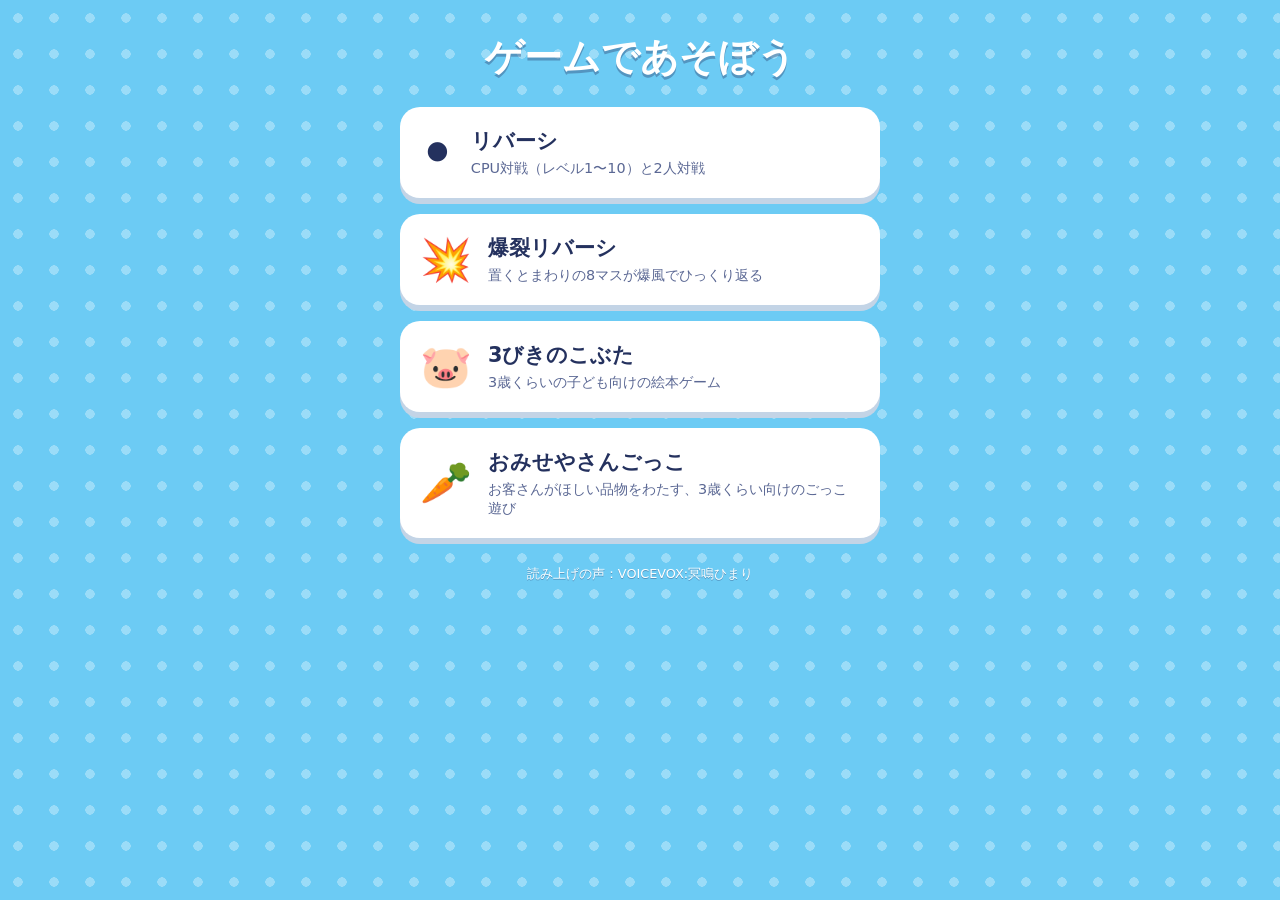
==== index.html @ 4dc65e5d "爆裂リバーシを追加 置くとまわりの8マスの石が色に関係なく裏返るリバーシ。 打てるマスとはさむ処理は通常のリバーシと同じで、そのあとに爆風が起きる。 画面と CPU は reversi/ をもとにし、" ====
<!doctype html>
<html lang="ja">
<head>
  <meta charset="utf-8">
  <meta name="viewport" content="width=device-width, initial-scale=1">
  <title>ゲームであそぼう</title>
  <style>
    :root {
      --sky: #6ccbf4;
      --sky-dot: rgba(255, 255, 255, 0.32);
      --ink: #24315e;
      --ink-soft: #5b6894;
      --card: #ffffff;
      --card-ledge: #c3d4e6;
    }
    * { box-sizing: border-box; }
    body {
      margin: 0;
      min-height: 100vh;
      font-family: "Hiragino Maru Gothic ProN", "M PLUS Rounded 1c", "Yu Gothic", system-ui, sans-serif;
      color: var(--ink);
      background-color: var(--sky);
      background-image: radial-gradient(var(--sky-dot) 18%, transparent 19%);
      background-size: 36px 36px;
      display: flex;
      flex-direction: column;
      align-items: center;
      padding: 32px 16px;
    }
    h1 {
      margin: 0 0 24px;
      font-size: clamp(1.6rem, 6vw, 2.4rem);
      color: #fff;
      text-shadow: 0 3px 0 rgba(36, 49, 94, 0.35);
    }
    ul {
      list-style: none;
      margin: 0;
      padding: 0;
      width: 100%;
      max-width: 480px;
      display: grid;
      gap: 16px;
    }
    a {
      display: flex;
      align-items: center;
      gap: 16px;
      padding: 20px;
      border-radius: 20px;
      background: var(--card);
      box-shadow: 0 6px 0 var(--card-ledge);
      color: inherit;
      text-decoration: none;
      transition: transform 0.08s, box-shadow 0.08s;
    }
    a:active { transform: translateY(4px); box-shadow: 0 2px 0 var(--card-ledge); }
    .icon { font-size: 2.6rem; line-height: 1; }
    .name { font-size: 1.3rem; font-weight: bold; }
    .desc { display: block; margin-top: 4px; font-size: 0.9rem; color: var(--ink-soft); }
    .credit { margin: 28px 0 0; font-size: 0.8rem; color: #fff; text-shadow: 0 1px 0 rgba(36, 49, 94, 0.35); }
  </style>
</head>
<body>
  <h1>ゲームであそぼう</h1>
  <ul>
    <li>
      <a href="reversi/">
        <span class="icon" aria-hidden="true">⚫</span>
        <span>
          <span class="name">リバーシ</span>
          <span class="desc">CPU対戦（レベル1〜10）と2人対戦</span>
        </span>
      </a>
    </li>
    <li>
      <a href="bakuretsu-reversi/">
        <span class="icon" aria-hidden="true">💥</span>
        <span>
          <span class="name">爆裂リバーシ</span>
          <span class="desc">置くとまわりの8マスが爆風でひっくり返る</span>
        </span>
      </a>
    </li>
    <li>
      <a href="three-little-pigs/">
        <span class="icon" aria-hidden="true">🐷</span>
        <span>
          <span class="name">3びきのこぶた</span>
          <span class="desc">3歳くらいの子ども向けの絵本ゲーム</span>
        </span>
      </a>
    </li>
    <li>
      <a href="omiseyasan/">
        <span class="icon" aria-hidden="true">🥕</span>
        <span>
          <span class="name">おみせやさんごっこ</span>
          <span class="desc">お客さんがほしい品物をわたす、3歳くらい向けのごっこ遊び</span>
        </span>
      </a>
    </li>
  </ul>
  <p class="credit">読み上げの声：VOICEVOX:冥鳴ひまり</p>
</body>
</html>
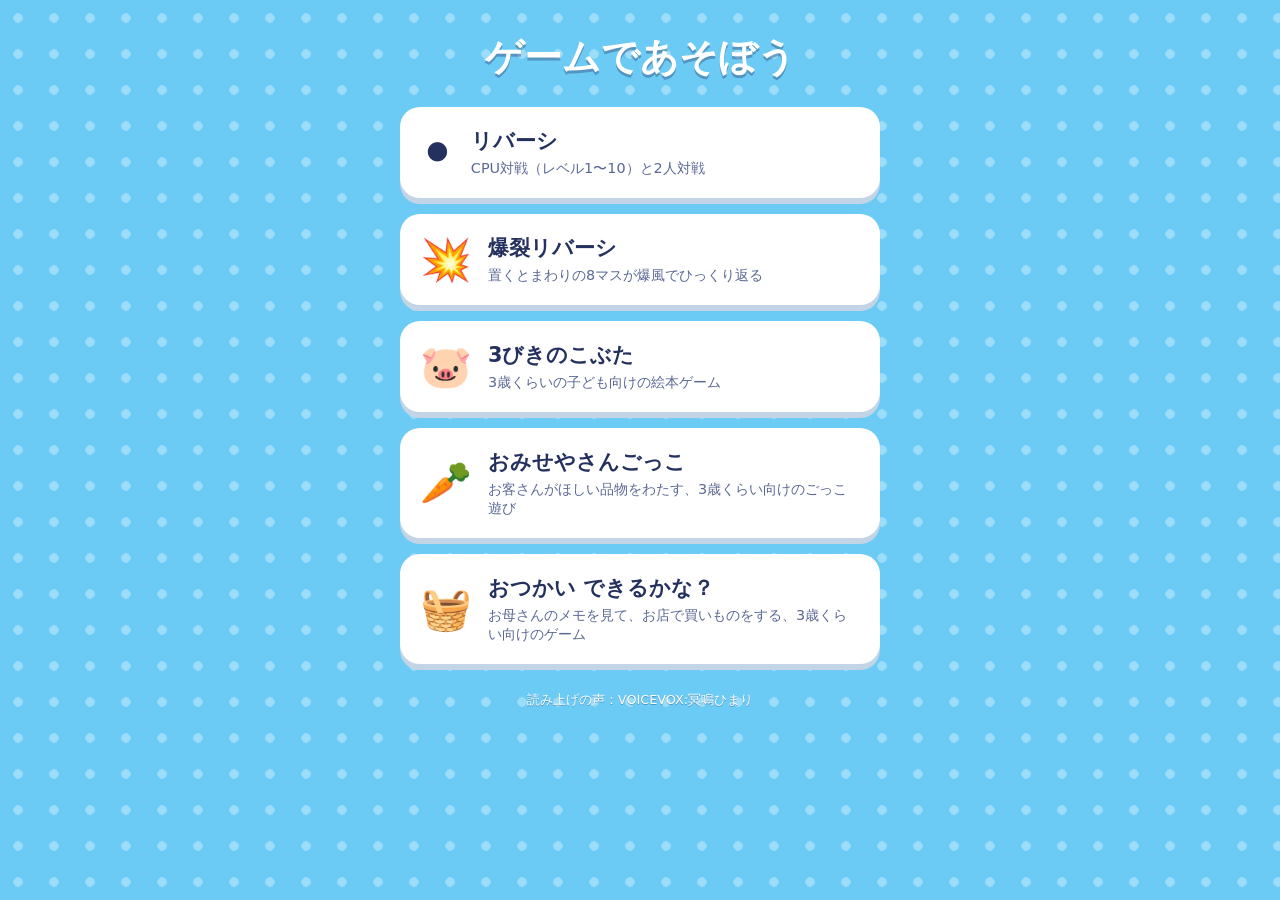
==== commit 1c5e0f9a: "3歳向けのおつかいゲーム「おつかい できるかな？」を追加 お母さんのメモを見て、町のお店で品物を買ってくるゲーム。 メモは絵と数字と○で描き、品物を必要な数だけタッチすれば買える。 失敗はなく、メモに" ====
--- a/index.html
+++ b/index.html
@@ -100,6 +100,15 @@
         </span>
       </a>
     </li>
+    <li>
+      <a href="otsukai/">
+        <span class="icon" aria-hidden="true">🧺</span>
+        <span>
+          <span class="name">おつかい できるかな？</span>
+          <span class="desc">お母さんのメモを見て、お店で買いものをする、3歳くらい向けのゲーム</span>
+        </span>
+      </a>
+    </li>
   </ul>
   <p class="credit">読み上げの声：VOICEVOX:冥鳴ひまり</p>
 </body>
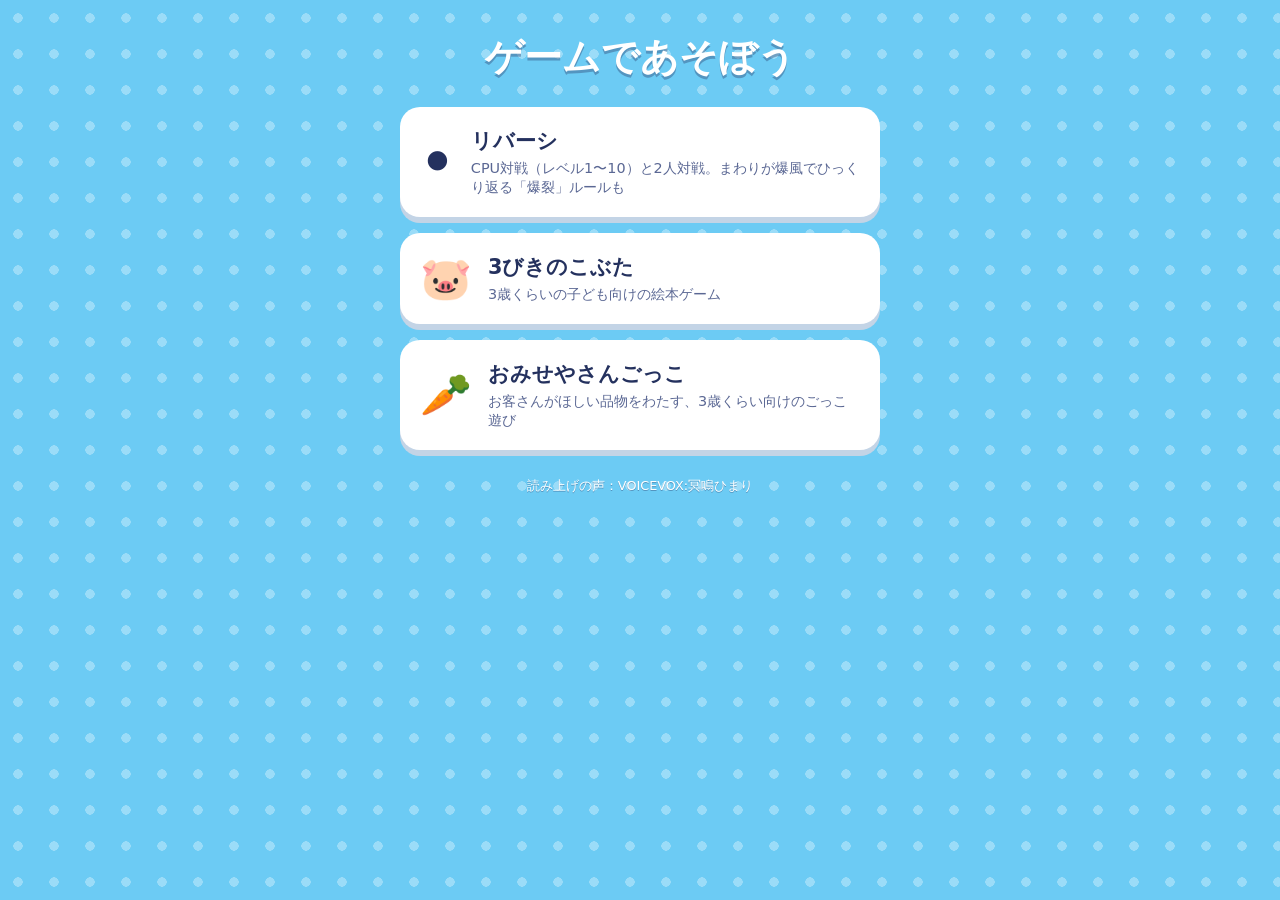
==== commit 13cfb342: "おつかいゲームを削除し、爆裂リバーシをリバーシのオプションにまとめる - otsukai/ を削除（3歳には難しく遊べなかったため）。トップページ・README・CLAUDE.md からも外す - b" ====
--- a/index.html
+++ b/index.html
@@ -69,16 +69,7 @@
         <span class="icon" aria-hidden="true">⚫</span>
         <span>
           <span class="name">リバーシ</span>
-          <span class="desc">CPU対戦（レベル1〜10）と2人対戦</span>
-        </span>
-      </a>
-    </li>
-    <li>
-      <a href="bakuretsu-reversi/">
-        <span class="icon" aria-hidden="true">💥</span>
-        <span>
-          <span class="name">爆裂リバーシ</span>
-          <span class="desc">置くとまわりの8マスが爆風でひっくり返る</span>
+          <span class="desc">CPU対戦（レベル1〜10）と2人対戦。まわりが爆風でひっくり返る「爆裂」ルールも</span>
         </span>
       </a>
     </li>
@@ -100,15 +91,6 @@
         </span>
       </a>
     </li>
-    <li>
-      <a href="otsukai/">
-        <span class="icon" aria-hidden="true">🧺</span>
-        <span>
-          <span class="name">おつかい できるかな？</span>
-          <span class="desc">お母さんのメモを見て、お店で買いものをする、3歳くらい向けのゲーム</span>
-        </span>
-      </a>
-    </li>
   </ul>
   <p class="credit">読み上げの声：VOICEVOX:冥鳴ひまり</p>
 </body>
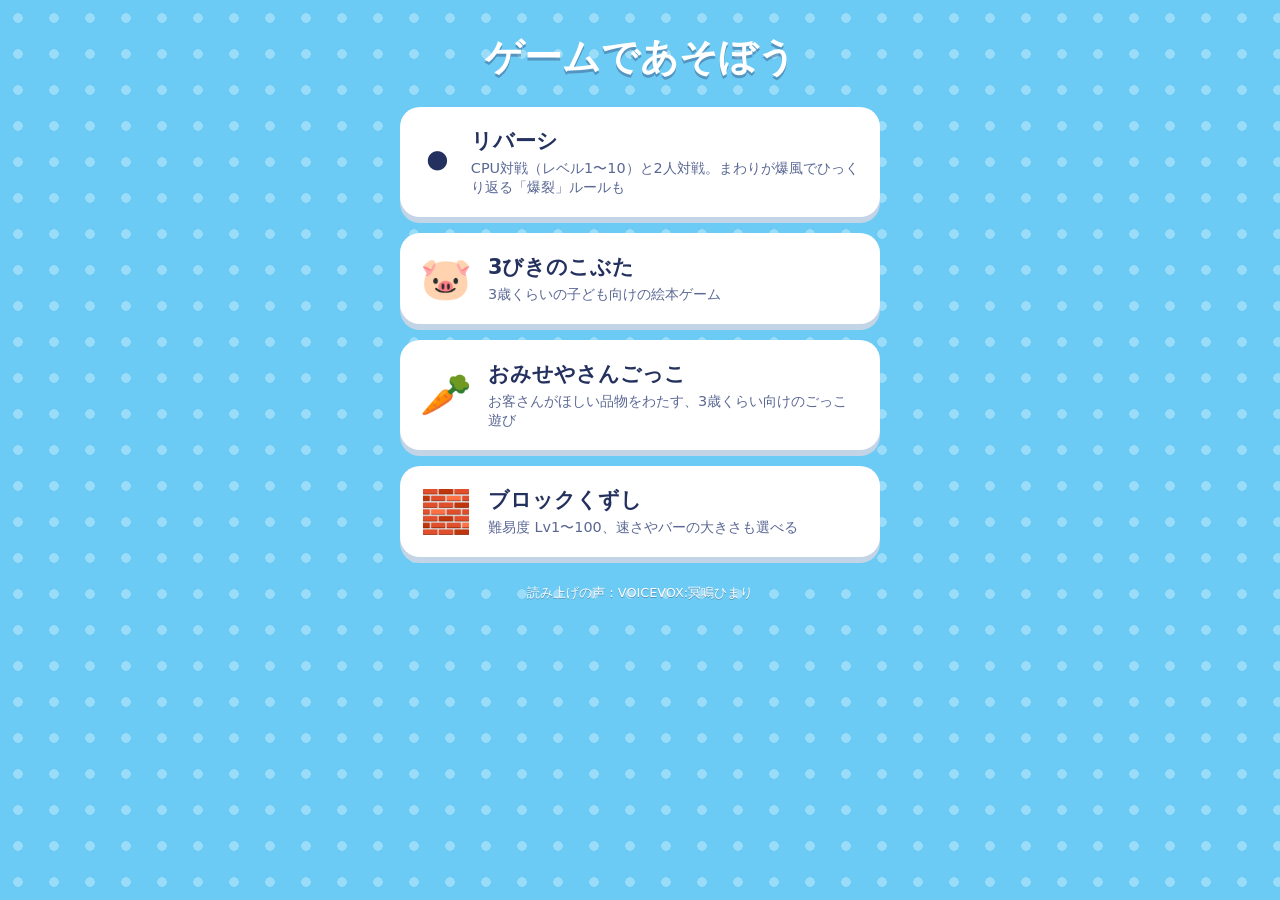
==== commit 651435b3: "ブロックくずしを追加する - 難易度（Lv1〜100）・速さ（遅い / 普通 / 速い）・バーの大きさ（4 段階）・ボールの数・効果音を選べる - レベルはレベルの番号から決まった手順で作る。段数・か" ====
--- a/index.html
+++ b/index.html
@@ -91,6 +91,15 @@
         </span>
       </a>
     </li>
+    <li>
+      <a href="block-breaker/">
+        <span class="icon" aria-hidden="true">🧱</span>
+        <span>
+          <span class="name">ブロックくずし</span>
+          <span class="desc">難易度 Lv1〜100、速さやバーの大きさも選べる</span>
+        </span>
+      </a>
+    </li>
   </ul>
   <p class="credit">読み上げの声：VOICEVOX:冥鳴ひまり</p>
 </body>
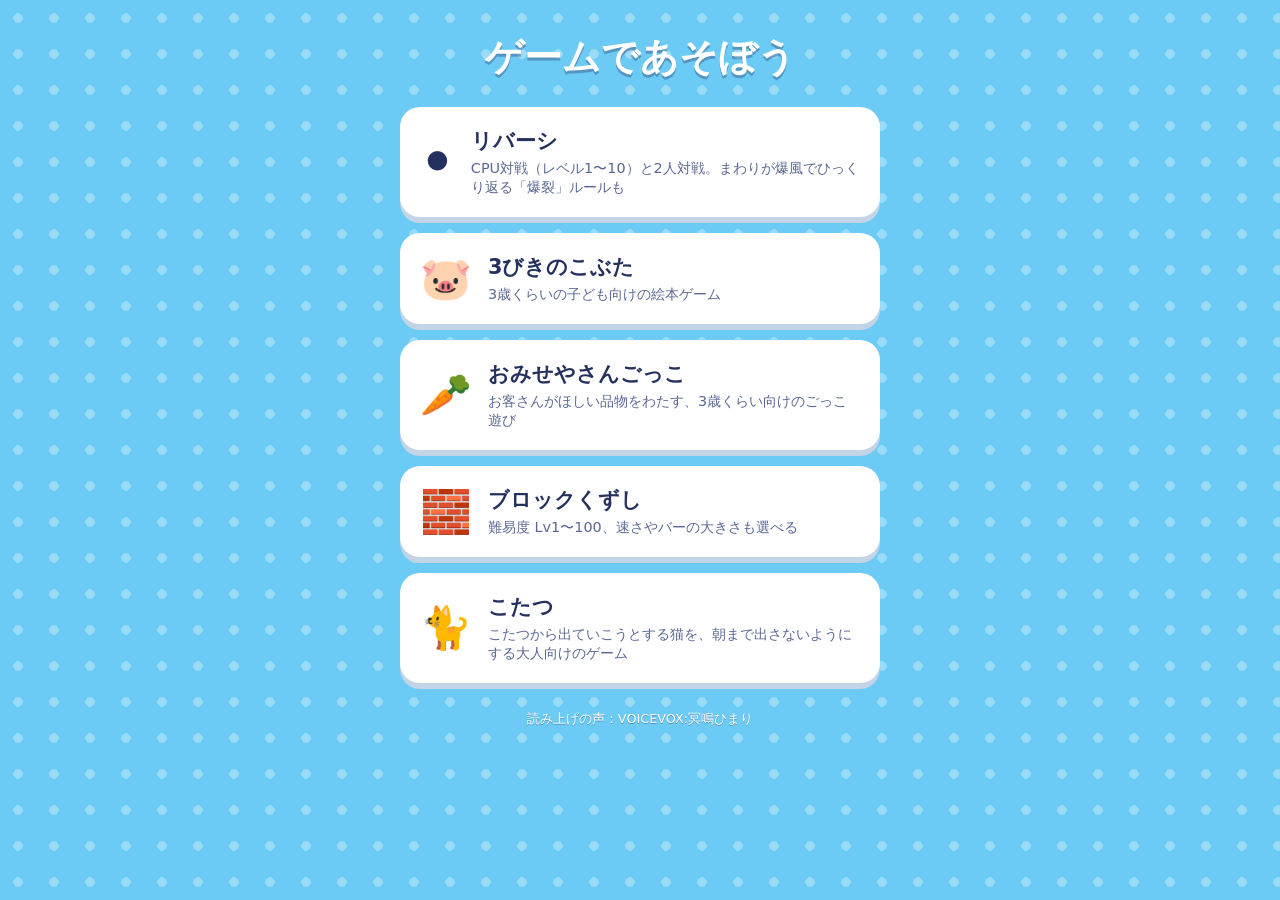
==== commit 3502f33e: "こたつを追加する こたつから出ていこうとする猫 4 匹を朝まで出さないようにする大人向けのゲーム。 トップページ・README・CLAUDE.md にも追加する。  Co-Authored-By: C" ====
--- a/index.html
+++ b/index.html
@@ -100,6 +100,15 @@
         </span>
       </a>
     </li>
+    <li>
+      <a href="kotatsu/">
+        <span class="icon" aria-hidden="true">🐈</span>
+        <span>
+          <span class="name">こたつ</span>
+          <span class="desc">こたつから出ていこうとする猫を、朝まで出さないようにする大人向けのゲーム</span>
+        </span>
+      </a>
+    </li>
   </ul>
   <p class="credit">読み上げの声：VOICEVOX:冥鳴ひまり</p>
 </body>
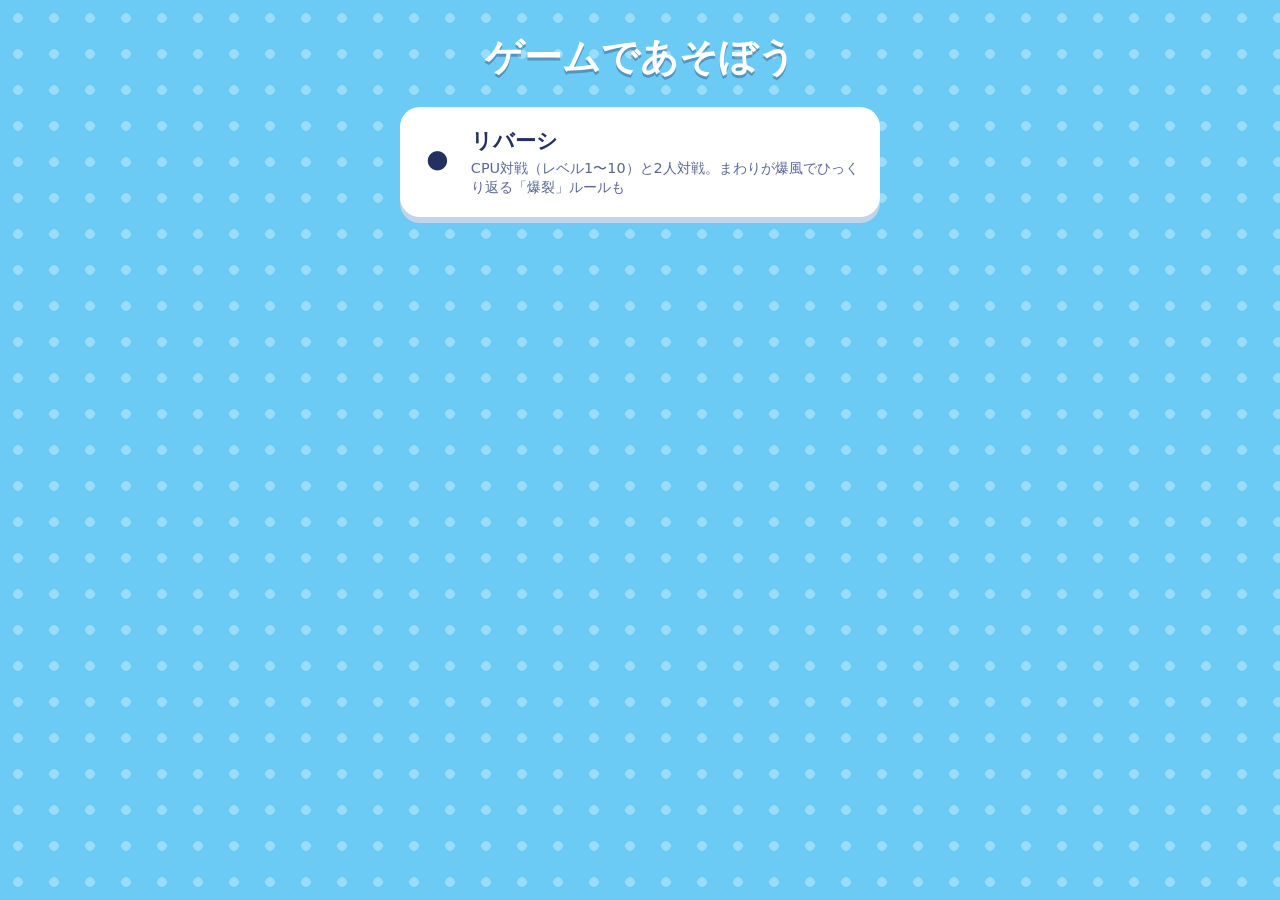
==== commit 5b6e233c: "リバーシ以外のゲームを削除する 3びきのこぶた・おみせやさんごっこ・ブロックくずし・こたつと、 それらのせりふの音声をつくる tools/voicevox/ を削除する。 トップページ・README・" ====
--- a/index.html
+++ b/index.html
@@ -58,7 +58,6 @@
     .icon { font-size: 2.6rem; line-height: 1; }
     .name { font-size: 1.3rem; font-weight: bold; }
     .desc { display: block; margin-top: 4px; font-size: 0.9rem; color: var(--ink-soft); }
-    .credit { margin: 28px 0 0; font-size: 0.8rem; color: #fff; text-shadow: 0 1px 0 rgba(36, 49, 94, 0.35); }
   </style>
 </head>
 <body>
@@ -73,43 +72,6 @@
         </span>
       </a>
     </li>
-    <li>
-      <a href="three-little-pigs/">
-        <span class="icon" aria-hidden="true">🐷</span>
-        <span>
-          <span class="name">3びきのこぶた</span>
-          <span class="desc">3歳くらいの子ども向けの絵本ゲーム</span>
-        </span>
-      </a>
-    </li>
-    <li>
-      <a href="omiseyasan/">
-        <span class="icon" aria-hidden="true">🥕</span>
-        <span>
-          <span class="name">おみせやさんごっこ</span>
-          <span class="desc">お客さんがほしい品物をわたす、3歳くらい向けのごっこ遊び</span>
-        </span>
-      </a>
-    </li>
-    <li>
-      <a href="block-breaker/">
-        <span class="icon" aria-hidden="true">🧱</span>
-        <span>
-          <span class="name">ブロックくずし</span>
-          <span class="desc">難易度 Lv1〜100、速さやバーの大きさも選べる</span>
-        </span>
-      </a>
-    </li>
-    <li>
-      <a href="kotatsu/">
-        <span class="icon" aria-hidden="true">🐈</span>
-        <span>
-          <span class="name">こたつ</span>
-          <span class="desc">こたつから出ていこうとする猫を、朝まで出さないようにする大人向けのゲーム</span>
-        </span>
-      </a>
-    </li>
   </ul>
-  <p class="credit">読み上げの声：VOICEVOX:冥鳴ひまり</p>
 </body>
 </html>
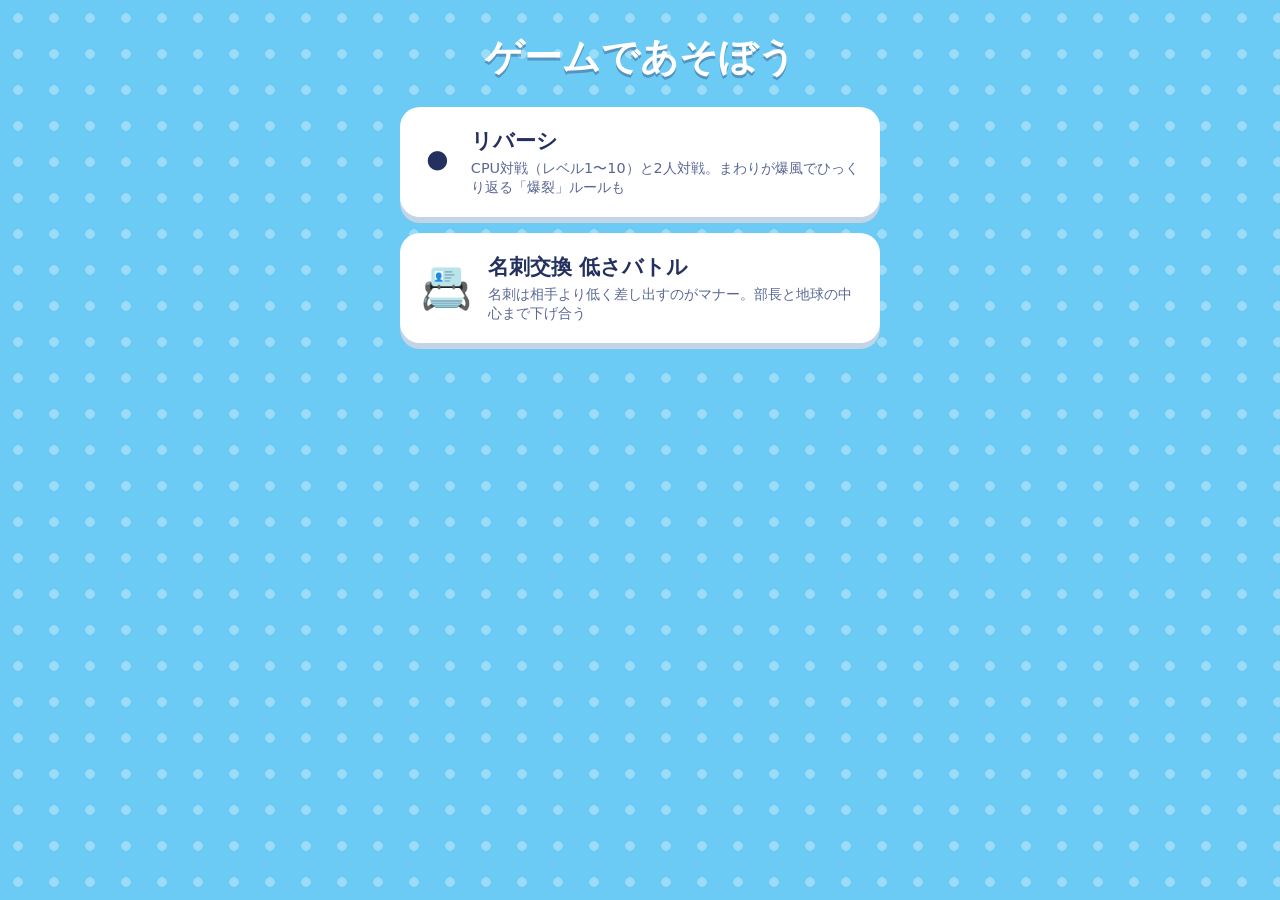
==== commit a2a93fe1: "名刺交換 低さバトルを追加する 名刺を取引先の部長より低く差し出し合い、床をぶち抜いて地球の中心まで 下げ合うゲーム。あわせて、今後作るゲームのアイデアメモ IDEAS.md を追加する。  Co-A" ====
--- a/index.html
+++ b/index.html
@@ -72,6 +72,15 @@
         </span>
       </a>
     </li>
+    <li>
+      <a href="meishi/">
+        <span class="icon" aria-hidden="true">📇</span>
+        <span>
+          <span class="name">名刺交換 低さバトル</span>
+          <span class="desc">名刺は相手より低く差し出すのがマナー。部長と地球の中心まで下げ合う</span>
+        </span>
+      </a>
+    </li>
   </ul>
 </body>
 </html>
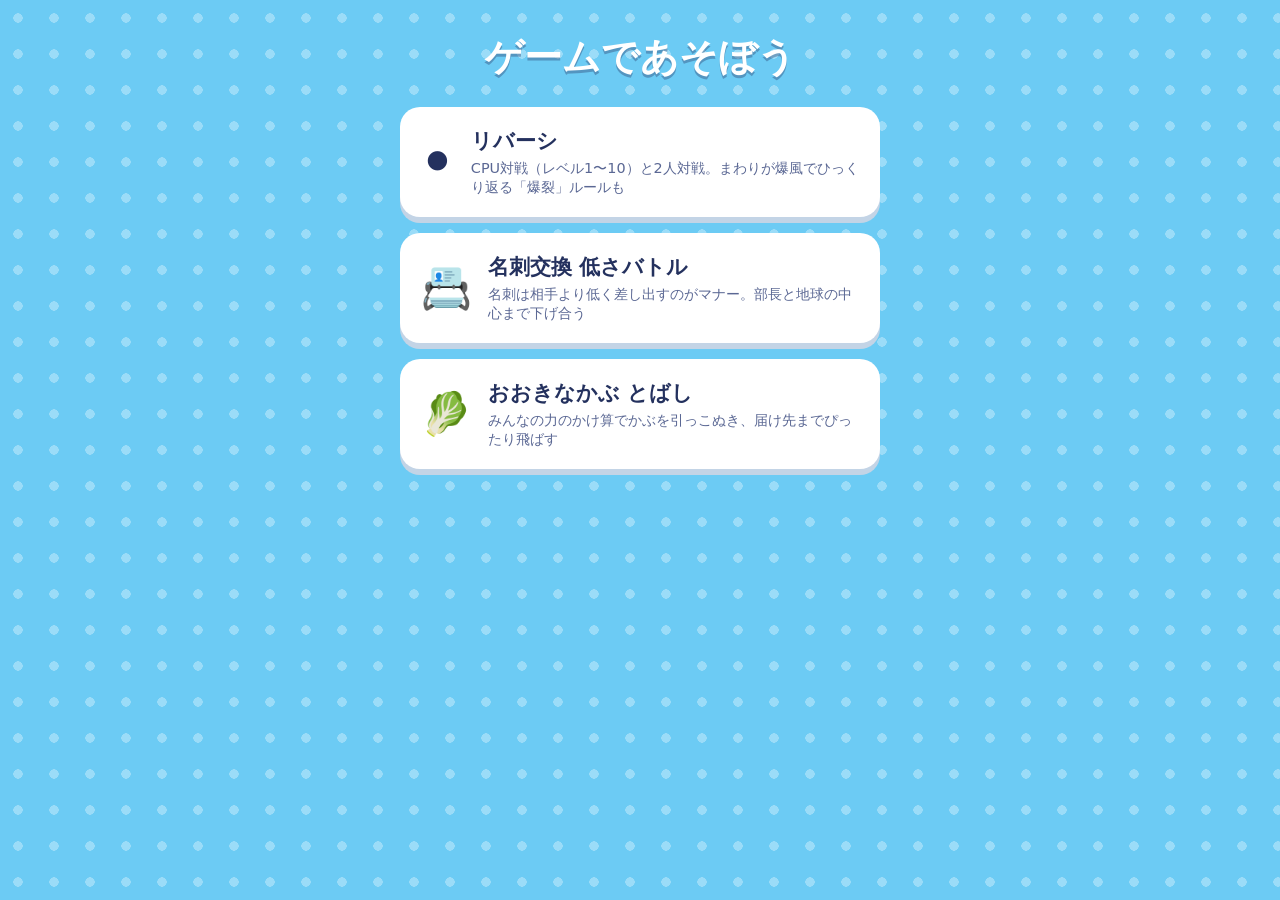
==== commit 2d5ded65: "おおきなかぶ とばし を追加する 昔話「おおきなかぶ」をもとにしたゲーム。おじいさん → おばあさん → まご → いぬ → ねこ → ねずみ の 順に仲間を呼んでかぶを引っぱり、ぬけたかぶを届け先ま" ====
--- a/index.html
+++ b/index.html
@@ -81,6 +81,15 @@
         </span>
       </a>
     </li>
+    <li>
+      <a href="kabu/">
+        <span class="icon" aria-hidden="true">🥬</span>
+        <span>
+          <span class="name">おおきなかぶ とばし</span>
+          <span class="desc">みんなの力のかけ算でかぶを引っこぬき、届け先までぴったり飛ばす</span>
+        </span>
+      </a>
+    </li>
   </ul>
 </body>
 </html>
